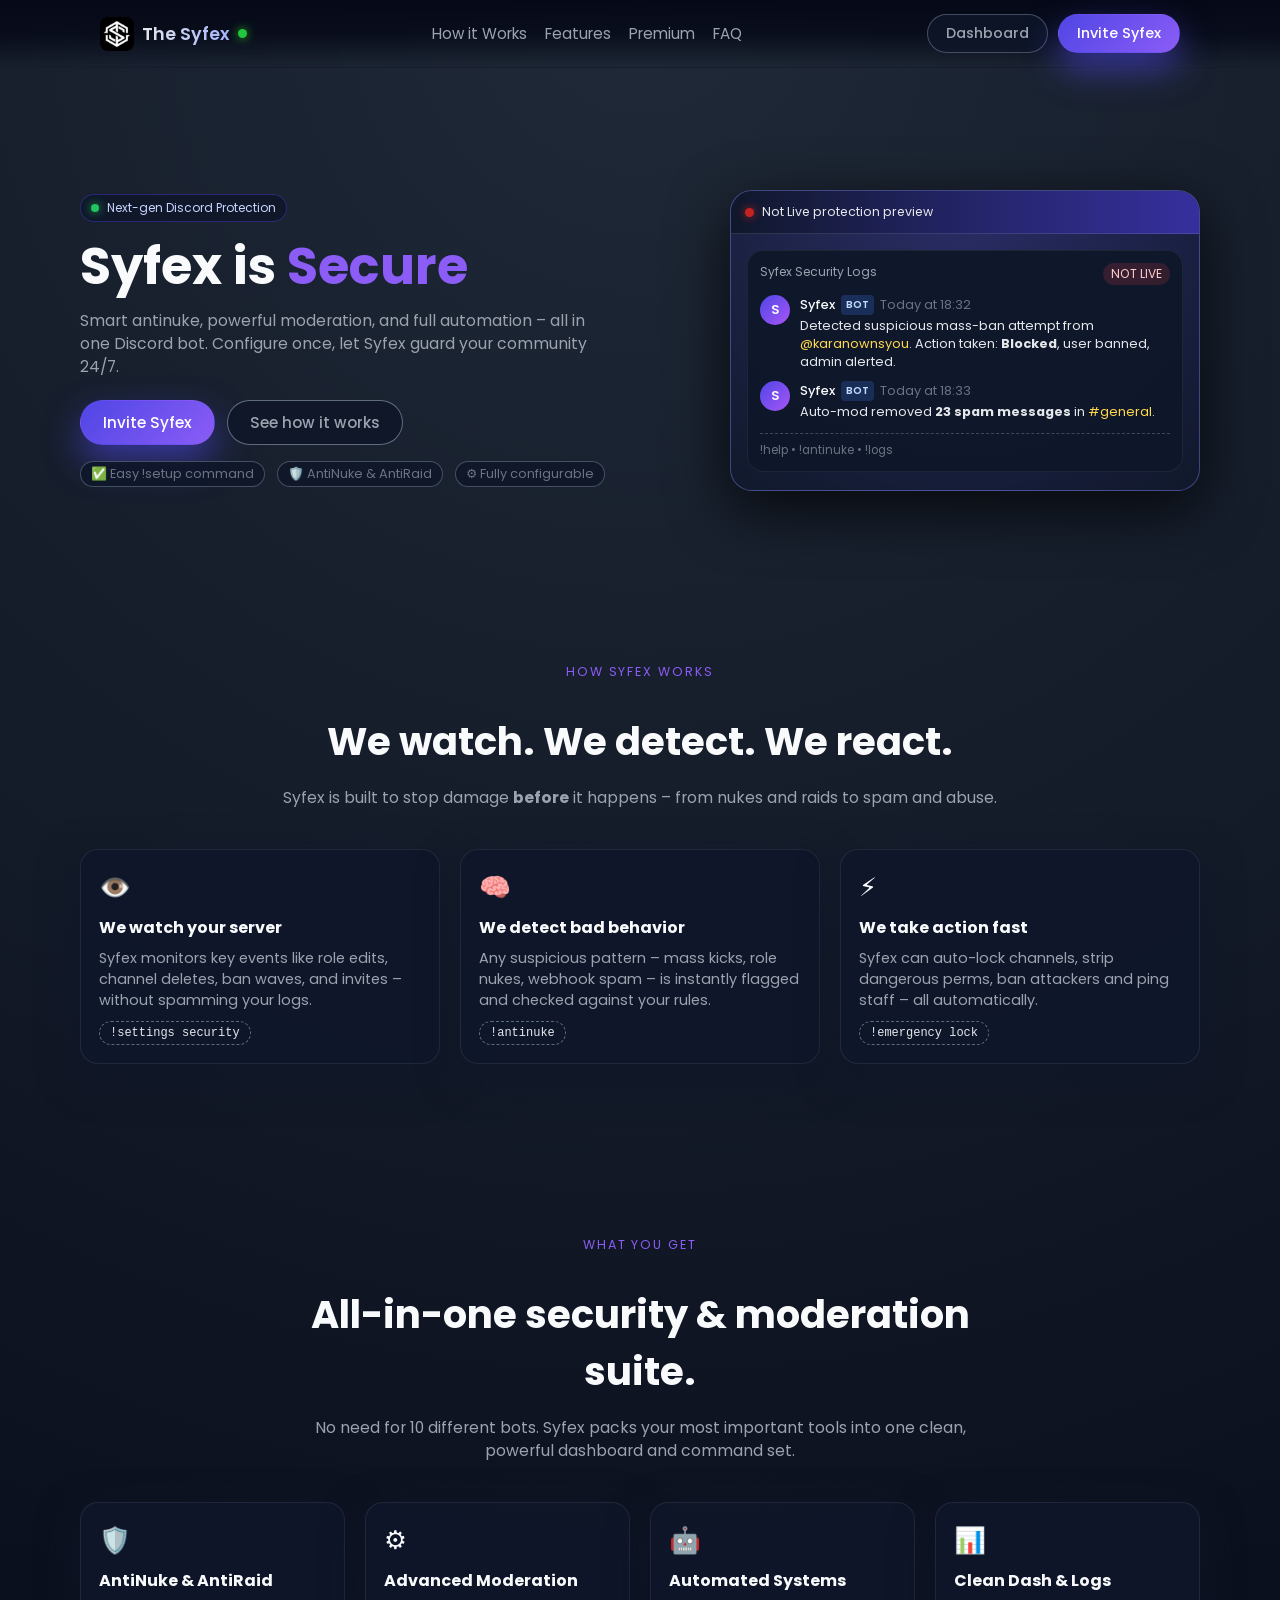
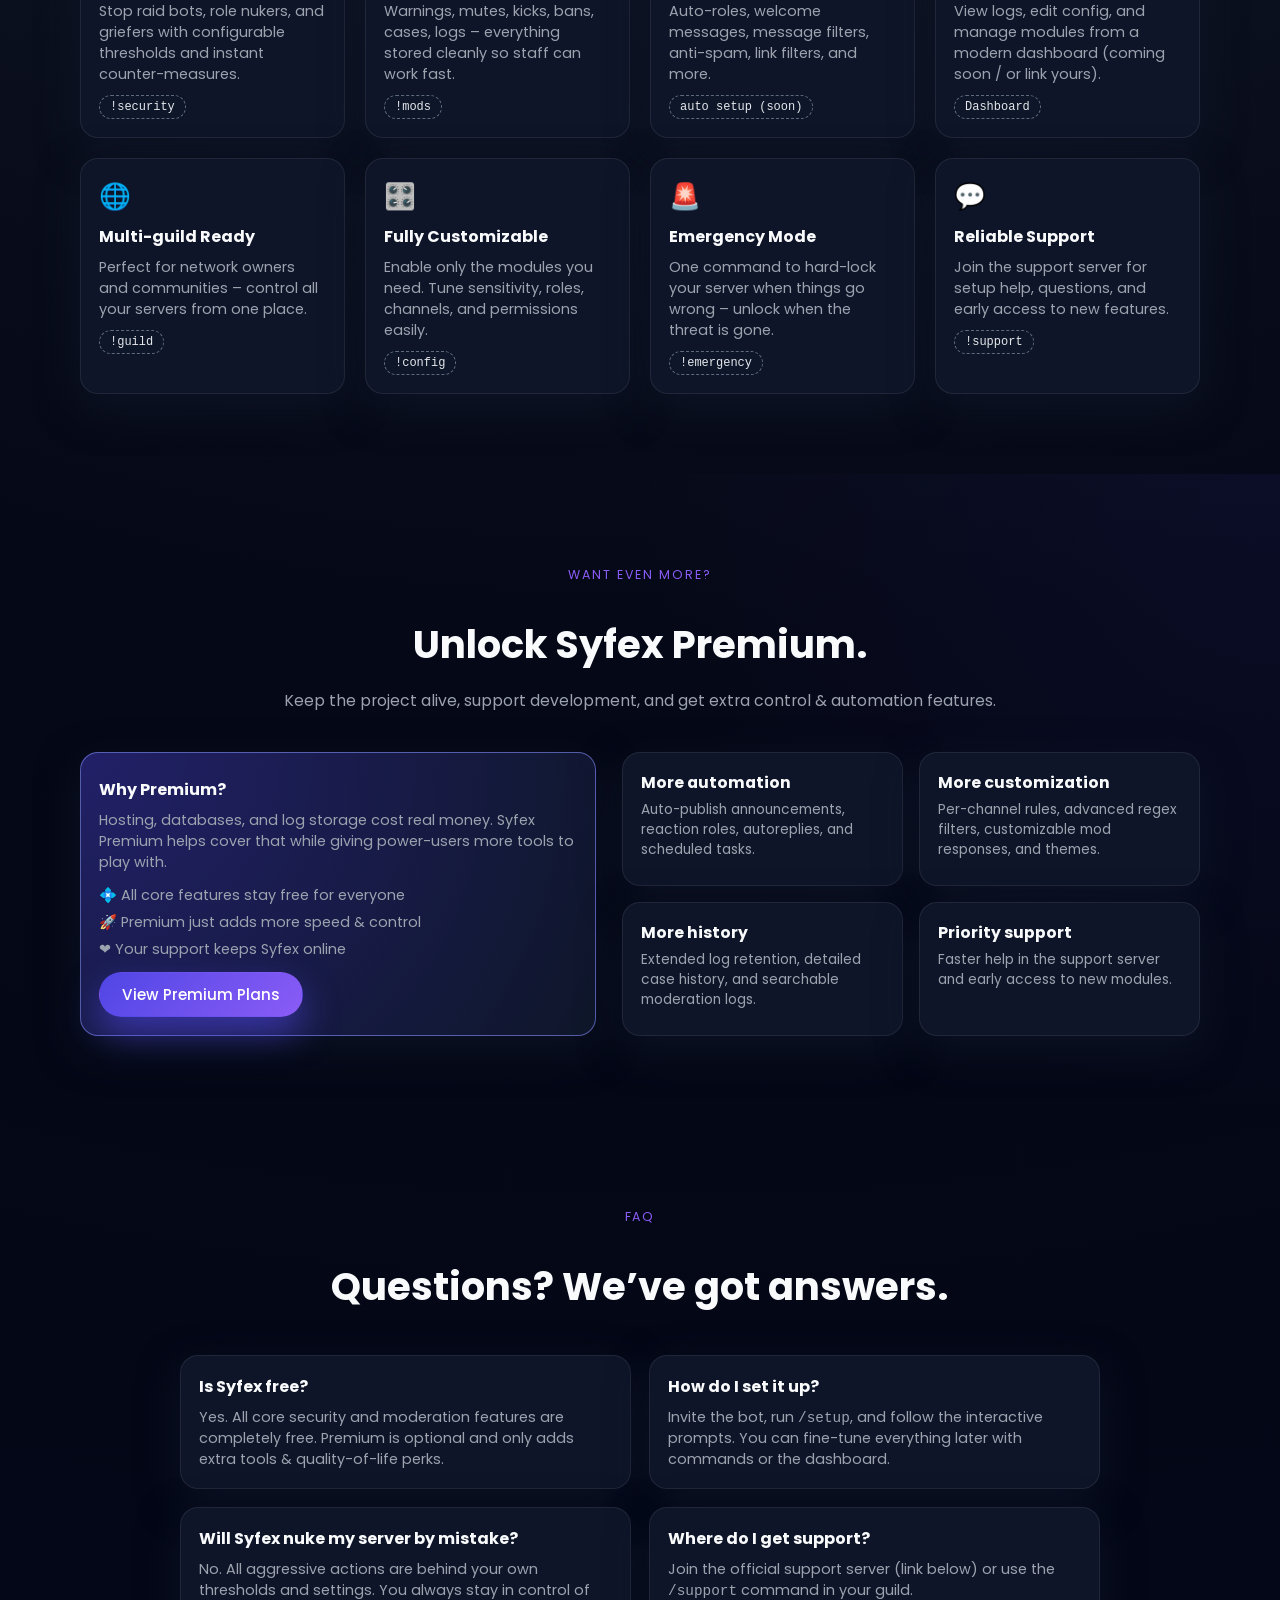
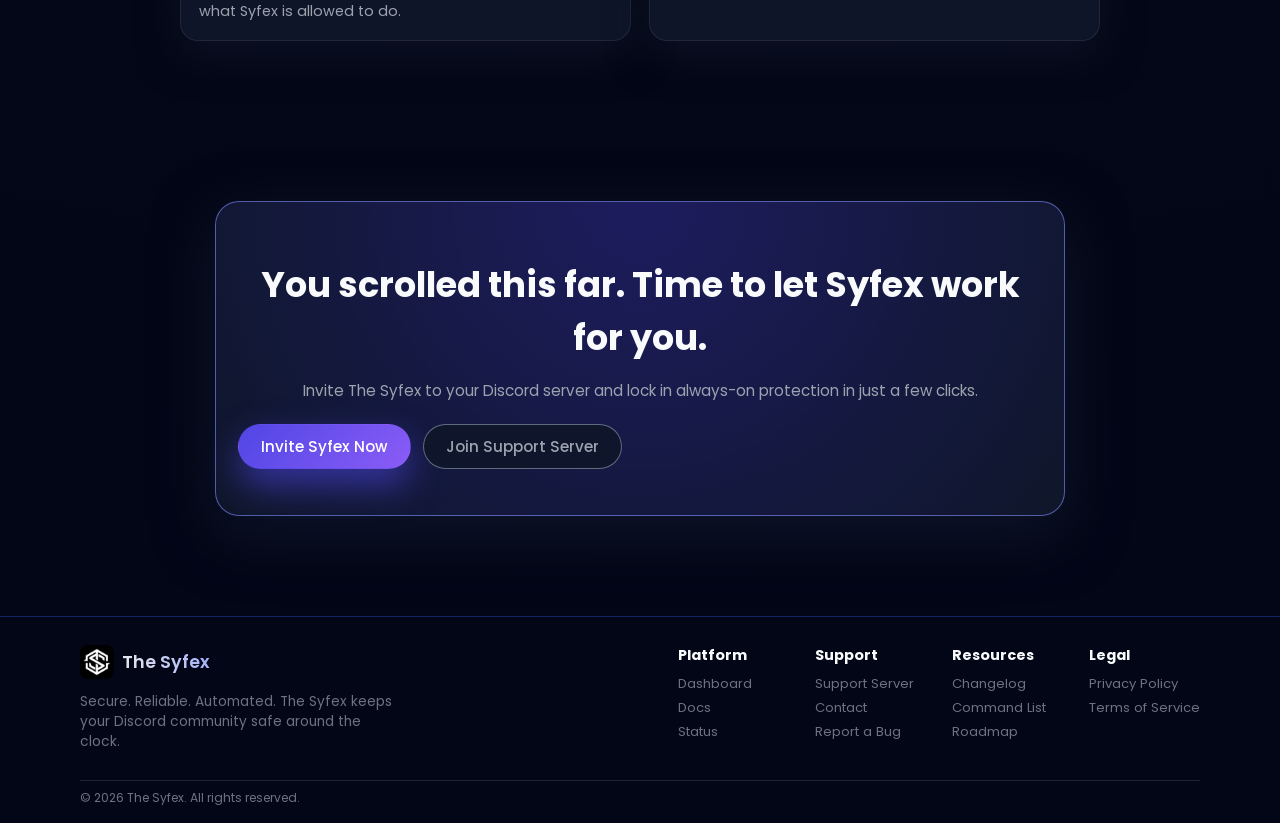
==== index.html @ 9635ca0e "Add files via upload" ====
<!DOCTYPE html>
<html lang="en">
<head>
  <meta charset="UTF-8" />
  <meta name="viewport" content="width=device-width, initial-scale=1.0" />
  <title>The Syfex – Powerful Discord Security & Automation</title>
  <meta name="description" content="The Syfex is a powerful Discord bot for security, antinuke, moderation, and automation. Keep your server safe 24/7 with smart protection.">
  <link rel="stylesheet" href="style.css" />
  <link rel="preconnect" href="https://fonts.googleapis.com">
  <link rel="preconnect" href="https://fonts.gstatic.com" crossorigin>
  <link href="https://fonts.googleapis.com/css2?family=Poppins:wght@300;400;500;600;700&display=swap" rel="stylesheet">
  <link rel="icon" type="image/png" href="syfex-logo.png" />
</head>
<body>
  <!-- Navbar -->
  <header class="nav">
    <div class="nav-inner">
      <div class="logo">
        <!-- Replace with your logo image if you have one -->
        <img src="assets/syfex-logo.png" class="logo-img" alt="Syfex Logo">
        <span class="logo-text">The Syfex</span>
        <span class="status-dot2"></span>
      </div>
      <nav class="nav-links">
        <a href="#how-it-works">How it Works</a>
        <a href="#features">Features</a>
        <a href="#premium">Premium</a>
        <a href="#faq">FAQ</a>
      </nav>
      <div class="nav-actions">
        <a href="dashboard.html" class="btn btn-ghost" target="_blank" rel="noopener">
          Dashboard
        </a>
        <a href="https://discord.com/oauth2/authorize?client_id=1441394561942294550&permissions=8&scope=bot" class="btn btn-primary" target="_blank" rel="noopener">
          Invite Syfex
        </a>
      </div>
      <button class="nav-toggle" id="navToggle" aria-label="Toggle navigation">
        ☰
      </button>
    </div>
  </header>

  <!-- Hero -->
  <main>
    <section class="hero">
      <div class="hero-inner">
        <div class="hero-text">
          <div class="pill">
            <span class="pill-dot"></span>
            <span>Next-gen Discord Protection</span>
          </div>
          <h1>
            Syfex is <span class="animated-text show">Secure</span>
          </h1>
          <p>
            Smart antinuke, powerful moderation, and full automation – all in one Discord bot.
            Configure once, let Syfex guard your community 24/7.
          </p>
          <div class="hero-actions">
            <a href="https://discord.com/api/oauth2/authorize?client_id=YOUR_BOT_ID&permissions=8&scope=bot%20applications.commands" class="btn btn-primary btn-lg" target="_blank" rel="noopener">
              Invite Syfex
            </a>
            <a href="#how-it-works" class="btn btn-outline btn-lg">
              See how it works
            </a>
          </div>
          <div class="hero-meta">
            <span>✅ Easy !setup command</span>
            <span>🛡️ AntiNuke & AntiRaid</span>
            <span>⚙️ Fully configurable</span>
          </div>
        </div>
        <div class="hero-card">
          <div class="hero-card-header">
            <span class="status-dot"></span>
            <span class="status-text">Not Live protection preview</span>
          </div>
          <div class="hero-card-body">
            <div class="fake-discord">
              <div class="fake-discord-header">
                <span class="server-name">Syfex Security Logs</span>
                <span class="server-pill">NOT LIVE</span>
              </div>
              <div class="fake-message">
                <div class="avatar">S</div>
                <div class="message-content">
                  <div class="message-header">
                    <span class="name">Syfex</span>
                    <span class="tag">BOT</span>
                    <span class="time">Today at 18:32</span>
                  </div>
                  <div class="message-text">
                    Detected suspicious mass-ban attempt from <span class="highlight">@karanownsyou</span>.
                    Action taken: <strong>Blocked</strong>, user banned, admin alerted.
                  </div>
                </div>
              </div>
              <div class="fake-message">
                <div class="avatar">S</div>
                <div class="message-content">
                  <div class="message-header">
                    <span class="name">Syfex</span>
                    <span class="tag">BOT</span>
                    <span class="time">Today at 18:33</span>
                  </div>
                  <div class="message-text">
                    Auto-mod removed <strong>23 spam messages</strong> in <span class="highlight">#general</span>.
                  </div>
                </div>
              </div>
              <div class="fake-footer">
                !help • !antinuke • !logs
              </div>
            </div>
          </div>
        </div>
      </div>
    </section>

    <!-- How it works -->
    <section id="how-it-works" class="section">
      <div class="section-header">
        <p class="eyebrow">How Syfex works</p>
        <h2>We watch. We detect. We react.</h2>
        <p class="section-subtitle">
          Syfex is built to stop damage <strong>before</strong> it happens – from nukes and raids
          to spam and abuse.
        </p>
      </div>
      <div class="cards-grid three">
        <article class="card step-card">
          <div class="step-icon">👁️</div>
          <h3>We watch your server</h3>
          <p>
            Syfex monitors key events like role edits, channel deletes, ban waves, and invites –
            without spamming your logs.
          </p>
          <code class="code-pill">!settings security</code>
        </article>
        <article class="card step-card">
          <div class="step-icon">🧠</div>
          <h3>We detect bad behavior</h3>
          <p>
            Any suspicious pattern – mass kicks, role nukes, webhook spam – is instantly flagged
            and checked against your rules.
          </p>
          <code class="code-pill">!antinuke</code>
        </article>
        <article class="card step-card">
          <div class="step-icon">⚡</div>
          <h3>We take action fast</h3>
          <p>
            Syfex can auto-lock channels, strip dangerous perms, ban attackers and ping staff –
            all automatically.
          </p>
          <code class="code-pill">!emergency lock</code>
        </article>
      </div>
    </section>

    <!-- Features -->
    <section id="features" class="section">
      <div class="section-header">
        <p class="eyebrow">What you get</p>
        <h2>All-in-one security & moderation suite.</h2>
        <p class="section-subtitle">
          No need for 10 different bots. Syfex packs your most important tools into one clean,
          powerful dashboard and command set.
        </p>
      </div>
      <div class="cards-grid four">
        <article class="card feature-card">
          <div class="feature-icon">🛡️</div>
          <h3>AntiNuke & AntiRaid</h3>
          <p>
            Stop raid bots, role nukers, and griefers with configurable thresholds and instant
            counter-measures.
          </p>
          <code class="code-pill">!security</code>
        </article>

        <article class="card feature-card">
          <div class="feature-icon">⚙️</div>
          <h3>Advanced Moderation</h3>
          <p>
            Warnings, mutes, kicks, bans, cases, logs – everything stored cleanly so staff can work fast.
          </p>
          <code class="code-pill">!mods</code>
        </article>

        <article class="card feature-card">
          <div class="feature-icon">🤖</div>
          <h3>Automated Systems</h3>
          <p>
            Auto-roles, welcome messages, message filters, anti-spam, link filters, and more.
          </p>
          <code class="code-pill">auto setup (soon)</code>
        </article>

        <article class="card feature-card">
          <div class="feature-icon">📊</div>
          <h3>Clean Dash & Logs</h3>
          <p>
            View logs, edit config, and manage modules from a modern dashboard (coming soon / or link yours).
          </p>
          <code class="code-pill">Dashboard</code>
        </article>

        <article class="card feature-card">
          <div class="feature-icon">🌐</div>
          <h3>Multi-guild Ready</h3>
          <p>
            Perfect for network owners and communities – control all your servers from one place.
          </p>
          <code class="code-pill">!guild</code>
        </article>

        <article class="card feature-card">
          <div class="feature-icon">🎛️</div>
          <h3>Fully Customizable</h3>
          <p>
            Enable only the modules you need. Tune sensitivity, roles, channels, and permissions easily.
          </p>
          <code class="code-pill">!config</code>
        </article>

        <article class="card feature-card">
          <div class="feature-icon">🚨</div>
          <h3>Emergency Mode</h3>
          <p>
            One command to hard-lock your server when things go wrong – unlock when the threat is gone.
          </p>
          <code class="code-pill">!emergency</code>
        </article>

        <article class="card feature-card">
          <div class="feature-icon">💬</div>
          <h3>Reliable Support</h3>
          <p>
            Join the support server for setup help, questions, and early access to new features.
          </p>
          <code class="code-pill">!support</code>
        </article>
      </div>
    </section>

    <!-- Premium -->
    <section id="premium" class="section section-alt">
      <div class="section-header">
        <p class="eyebrow">Want even more?</p>
        <h2>Unlock Syfex Premium.</h2>
        <p class="section-subtitle">
          Keep the project alive, support development, and get extra control & automation features.
        </p>
      </div>
      <div class="premium-grid">
        <div class="card premium-card">
          <h3>Why Premium?</h3>
          <p>
            Hosting, databases, and log storage cost real money. Syfex Premium helps cover that while
            giving power-users more tools to play with.
          </p>
          <ul class="list">
            <li>💠 All core features stay free for everyone</li>
            <li>🚀 Premium just adds more speed & control</li>
            <li>❤️ Your support keeps Syfex online</li>
          </ul>
          <a href="premium.html" class="btn btn-primary btn-lg">View Premium Plans</a>
        </div>
        <div class="premium-features">
          <article class="card premium-item">
            <h4>More automation</h4>
            <p>Auto-publish announcements, reaction roles, autoreplies, and scheduled tasks.</p>
          </article>
          <article class="card premium-item">
            <h4>More customization</h4>
            <p>Per-channel rules, advanced regex filters, customizable mod responses, and themes.</p>
          </article>
          <article class="card premium-item">
            <h4>More history</h4>
            <p>Extended log retention, detailed case history, and searchable moderation logs.</p>
          </article>
          <article class="card premium-item">
            <h4>Priority support</h4>
            <p>Faster help in the support server and early access to new modules.</p>
          </article>
        </div>
      </div>
    </section>

    <!-- FAQ -->
    <section id="faq" class="section">
      <div class="section-header">
        <p class="eyebrow">FAQ</p>
        <h2>Questions? We’ve got answers.</h2>
      </div>
      <div class="faq-grid">
        <article class="card faq-item">
          <h3>Is Syfex free?</h3>
          <p>
            Yes. All core security and moderation features are completely free. Premium is optional
            and only adds extra tools & quality-of-life perks.
          </p>
        </article>
        <article class="card faq-item">
          <h3>How do I set it up?</h3>
          <p>
            Invite the bot, run <code>/setup</code>, and follow the interactive prompts.
            You can fine-tune everything later with commands or the dashboard.
          </p>
        </article>
        <article class="card faq-item">
          <h3>Will Syfex nuke my server by mistake?</h3>
          <p>
            No. All aggressive actions are behind your own thresholds and settings. You always stay in
            control of what Syfex is allowed to do.
          </p>
        </article>
        <article class="card faq-item">
          <h3>Where do I get support?</h3>
          <p>
            Join the official support server (link below) or use the <code>/support</code> command in your guild.
          </p>
        </article>
      </div>
    </section>

    <!-- Final CTA -->
    <section class="section section-cta">
      <div class="cta-card">
        <h2>You scrolled this far. Time to let Syfex work for you.</h2>
        <p>
          Invite The Syfex to your Discord server and lock in always-on protection in just a few clicks.
        </p>
        <div class="hero-actions">
          <a href="https://discord.com/api/oauth2/authorize?client_id=YOUR_BOT_ID&permissions=8&scope=bot%20applications.commands" class="btn btn-primary btn-lg" target="_blank" rel="noopener">
            Invite Syfex Now
          </a>
          <a href="https://discord.gg/YOUR_SUPPORT_SERVER" class="btn btn-outline btn-lg" target="_blank" rel="noopener">
            Join Support Server
          </a>
        </div>
      </div>
    </section>
  </main>

  <!-- Footer -->
  <footer class="footer">
    <div class="footer-inner">
      <div class="footer-brand">
        <div class="logo">
          <img src="assets/syfex-logo.png" class="logo-img" alt="Syfex Logo">
          <span class="logo-text">The Syfex</span>
        </div>
        <p class="footer-text">
          Secure. Reliable. Automated. The Syfex keeps your Discord community safe around the clock.
        </p>
      </div>
      <div class="footer-columns">
        <div class="footer-col">
          <h4>Platform</h4>
          <a href="#">Dashboard</a>
          <a href="#">Docs</a>
          <a href="#">Status</a>
        </div>
        <div class="footer-col">
          <h4>Support</h4>
          <a href="https://discord.gg/YOUR_SUPPORT_SERVER" target="_blank" rel="noopener">Support Server</a>
          <a href="#">Contact</a>
          <a href="#">Report a Bug</a>
        </div>
        <div class="footer-col">
          <h4>Resources</h4>
          <a href="#">Changelog</a>
          <a href="#">Command List</a>
          <a href="#">Roadmap</a>
        </div>
        <div class="footer-col">
          <h4>Legal</h4>
          <a href="#">Privacy Policy</a>
          <a href="#">Terms of Service</a>
        </div>
      </div>
    </div>
    <div class="footer-bottom">
      <span>© <span id="year"></span> The Syfex. All rights reserved.</span>
    </div>
  </footer>

  <script src="script.js"></script>
</body>
</html>
---- style.css ----
:root {
  --bg: #050816;
  --bg-alt: #070b1e;
  --surface: #0b1020;
  --surface-soft: #10162a;
  --border-subtle: rgba(255, 255, 255, 0.08);
  --accent: #4f46e5;
  --accent-soft: rgba(79, 70, 229, 0.1);
  --accent-bright: #8b5cf6;
  --text: #f9fafb;
  --text-soft: #9ca3af;
  --text-softer: #6b7280;
  --danger: #f97373;
  --radius-lg: 18px;
  --radius-xl: 22px;
  --shadow-soft: 0 18px 60px rgba(0, 0, 0, 0.75);
  --transition-fast: 180ms ease-out;
}

*,
*::before,
*::after {
  box-sizing: border-box;
}

html, body {
  margin: 0;
  padding: 0;
  min-height: 100%;
  scroll-behavior: smooth;
}

body {
  font-family: 'Poppins', system-ui, -apple-system, BlinkMacSystemFont, 'Segoe UI', sans-serif;
  background: radial-gradient(circle at top, #1f2937 0, #050816 55%, #020617 100%);
  color: var(--text);
}

/* Scrollbar */
body::-webkit-scrollbar {
  width: 8px;
}
body::-webkit-scrollbar-track {
  background: transparent;
}
body::-webkit-scrollbar-thumb {
  background: rgba(148, 163, 184, 0.4);
  border-radius: 999px;
}

/* Layout helpers */
main {
  padding-top: 80px;
}

.section {
  padding: 80px 20px;
}

.section-alt {
  background: radial-gradient(circle at top right, rgba(79, 70, 229, 0.08), transparent 45%);
}

.section-cta {
  padding-bottom: 100px;
}

.section-header {
  max-width: 720px;
  margin: 0 auto 40px auto;
  text-align: center;
}

.section-header h2 {
  font-size: clamp(2rem, 3vw, 2.4rem);
  margin-bottom: 12px;
}

.section-subtitle {
  color: var(--text-soft);
  font-size: 0.98rem;
}

.eyebrow {
  text-transform: uppercase;
  letter-spacing: 0.16em;
  font-size: 0.78rem;
  color: var(--accent-bright);
  margin-bottom: 8px;
}

/* Navbar */
.nav {
  position: fixed;
  top: 0;
  width: 100%;
  z-index: 50;
  backdrop-filter: blur(16px);
  background: linear-gradient(to bottom, rgba(5, 8, 22, 0.96), rgba(5, 8, 22, 0.80), transparent);
  border-bottom: 1px solid rgba(148, 163, 184, 0.12);
}

.nav-inner {
  max-width: 1120px;
  margin: 0 auto;
  padding: 14px 20px;
  display: flex;
  align-items: center;
  justify-content: space-between;
  gap: 16px;
}

.logo {
  display: flex;
  align-items: center;
  gap: 8px;
  font-weight: 600;
  font-size: 1.1rem;
}

.logo-icon {
  width: 30px;
  height: 30px;
  border-radius: 12px;
  display: inline-flex;
  align-items: center;
  justify-content: center;
  background: radial-gradient(circle at 20% 0%, #facc15 0, #f97316 45%, #4f46e5 100%);
  box-shadow: 0 0 18px rgba(250, 204, 21, 0.7);
}

.logo-text {
  background: linear-gradient(to right, #e5e7eb, #a5b4fc);
  -webkit-background-clip: text;
  color: transparent;
}

.nav-links {
  display: flex;
  align-items: center;
  gap: 18px;
  font-size: 0.95rem;
}

.nav-links a {
  color: var(--text-soft);
  text-decoration: none;
  transition: color var(--transition-fast);
}

.nav-links a:hover {
  color: var(--text);
}

.nav-actions {
  display: flex;
  align-items: center;
  gap: 10px;
}

.nav-toggle {
  display: none;
  border: none;
  background: transparent;
  color: var(--text);
  font-size: 1.25rem;
  cursor: pointer;
}

/* Buttons */
.btn {
  display: inline-flex;
  align-items: center;
  justify-content: center;
  padding: 8px 18px;
  border-radius: 999px;
  font-size: 0.9rem;
  font-weight: 500;
  border: 1px solid transparent;
  text-decoration: none;
  cursor: pointer;
  transition: all var(--transition-fast);
  white-space: nowrap;
}

.btn-ghost {
  background: rgba(15, 23, 42, 0.85);
  border-color: rgba(148, 163, 184, 0.4);
  color: var(--text-soft);
}

.btn-ghost:hover {
  background: rgba(15, 23, 42, 1);
  border-color: rgba(255, 255, 255, 0.4);
  color: var(--text);
}

.btn-primary {
  background: linear-gradient(135deg, #4f46e5, #8b5cf6);
  color: white;
  box-shadow: 0 16px 35px rgba(79, 70, 229, 0.6);
}

.btn-primary:hover {
  transform: translateY(-1px);
  box-shadow: 0 18px 40px rgba(79, 70, 229, 0.75);
}

.btn-outline {
  border-color: rgba(148, 163, 184, 0.6);
  background: rgba(15, 23, 42, 0.9);
  color: var(--text-soft);
}

.btn-outline:hover {
  border-color: rgba(248, 250, 252, 0.9);
  color: var(--text);
}

.btn-lg {
  padding: 10px 22px;
  font-size: 0.95rem;
}

/* Hero */
.hero {
  padding: 110px 20px 80px;
}

.hero-inner {
  max-width: 1120px;
  margin: 0 auto;
  display: grid;
  grid-template-columns: minmax(0, 1.3fr) minmax(0, 1fr);
  gap: 40px;
  align-items: center;
}

.hero-text h1 {
  font-size: clamp(2.4rem, 4vw, 3.2rem);
  line-height: 1.1;
  margin: 16px 0 12px;
}

.hero-text p {
  color: var(--text-soft);
  max-width: 520px;
  font-size: 0.98rem;
}

.pill {
  display: inline-flex;
  align-items: center;
  gap: 8px;
  padding: 4px 10px;
  border-radius: 999px;
  background: rgba(15, 23, 42, 0.9);
  border: 1px solid rgba(79, 70, 229, 0.4);
  font-size: 0.75rem;
  color: #c7d2fe;
}

.pill-dot {
  width: 8px;
  height: 8px;
  border-radius: 999px;
  background: #22c55e;
  box-shadow: 0 0 10px rgba(34, 197, 94, 0.9);
}

.hero-actions {
  display: flex;
  flex-wrap: wrap;
  gap: 12px;
  margin: 22px 0 16px;
}

.hero-meta {
  display: flex;
  flex-wrap: wrap;
  gap: 12px;
  font-size: 0.8rem;
  color: var(--text-softer);
}

.hero-meta span {
  padding: 3px 10px;
  border-radius: 999px;
  background: rgba(15, 23, 42, 0.9);
  border: 1px solid rgba(148, 163, 184, 0.4);
}

/* Hero card preview */
.hero-card {
  border-radius: var(--radius-xl);
  background: radial-gradient(circle at top, rgba(79, 70, 229, 0.3), rgba(15, 23, 42, 0.8));
  border: 1px solid rgba(129, 140, 248, 0.4);
  box-shadow: var(--shadow-soft);
  overflow: hidden;
}

.hero-card-header {
  padding: 12px 14px;
  display: flex;
  align-items: center;
  gap: 8px;
  border-bottom: 1px solid rgba(148, 163, 184, 0.2);
  background: linear-gradient(to right, rgba(15, 23, 42, 0.95), rgba(55, 48, 163, 0.95));
  font-size: 0.78rem;
  color: #e5e7eb;
}

.status-dot {
  width: 9px;
  height: 9px;
  border-radius: 999px;
  background: #c52222;
  box-shadow: 0 0 10px rgba(197, 34, 34, 0.9);
}

.status-dot2 {
  width: 9px;
  height: 9px;
  border-radius: 999px;
  background: #22c53b;
  box-shadow: 0 0 10px rgba(42, 197, 34, 0.9);
}

.hero-card-body {
  padding: 16px 16px 18px;
}

/* Fake Discord preview */
.fake-discord {
  background: rgba(15, 23, 42, 0.96);
  border-radius: 16px;
  border: 1px solid rgba(31, 41, 55, 0.9);
  padding: 12px;
}

.fake-discord-header {
  display: flex;
  justify-content: space-between;
  margin-bottom: 10px;
  font-size: 0.76rem;
  color: var(--text-soft);
}

.server-pill {
  padding: 2px 8px;
  border-radius: 999px;
  background: rgba(239, 68, 68, 0.16);
  color: #fecaca;
}

.fake-message {
  display: flex;
  gap: 10px;
  margin-top: 10px;
}

.avatar {
  width: 30px;
  height: 30px;
  border-radius: 999px;
  background: linear-gradient(135deg, #4f46e5, #a855f7);
  display: flex;
  align-items: center;
  justify-content: center;
  font-size: 0.8rem;
  font-weight: 600;
}

.message-content {
  flex: 1;
}

.message-header {
  font-size: 0.8rem;
  display: flex;
  align-items: center;
  gap: 6px;
}

.name {
  font-weight: 500;
}

.tag {
  font-size: 0.65rem;
  font-weight: 600;
  padding: 2px 5px;
  border-radius: 4px;
  background: rgba(59, 130, 246, 0.22);
  color: #bfdbfe;
}

.time {
  color: var(--text-softer);
}

.message-text {
  margin-top: 2px;
  font-size: 0.8rem;
  color: #e5e7eb;
}

.highlight {
  color: #93c5fd;
}

.fake-footer {
  margin-top: 12px;
  font-size: 0.72rem;
  color: var(--text-softer);
  border-top: 1px dashed rgba(75, 85, 99, 0.8);
  padding-top: 8px;
}

/* Cards */
.cards-grid {
  max-width: 1120px;
  margin: 0 auto;
  display: grid;
  gap: 20px;
}

.cards-grid.three {
  grid-template-columns: repeat(3, minmax(0, 1fr));
}

.cards-grid.four {
  grid-template-columns: repeat(4, minmax(0, 1fr));
}

.card {
  background: rgba(15, 23, 42, 0.95);
  border-radius: var(--radius-lg);
  padding: 18px 18px 18px;
  border: 1px solid var(--border-subtle);
  box-shadow: 0 14px 40px rgba(15, 23, 42, 0.7);
  font-size: 0.9rem;
  transition: transform var(--transition-fast), box-shadow var(--transition-fast), border-color var(--transition-fast), background var(--transition-fast);
}

.card:hover {
  transform: translateY(-4px);
  border-color: rgba(129, 140, 248, 0.7);
  box-shadow: 0 18px 50px rgba(15, 23, 42, 0.95);
  background: radial-gradient(circle at top, rgba(79, 70, 229, 0.14), rgba(15, 23, 42, 0.96));
}

.card h3 {
  margin: 6px 0 8px;
  font-size: 1rem;
}

.card p {
  margin: 0;
  color: var(--text-soft);
}

.step-card .step-icon,
.feature-card .feature-icon {
  font-size: 1.6rem;
  margin-bottom: 8px;
}

.code-pill {
  display: inline-block;
  margin-top: 10px;
  padding: 4px 10px;
  border-radius: 999px;
  background: rgba(15, 23, 42, 0.96);
  border: 1px dashed rgba(148, 163, 184, 0.6);
  color: #e5e7eb;
  font-size: 0.75rem;
}

/* Premium */
.premium-grid {
  max-width: 1120px;
  margin: 0 auto;
  display: grid;
  grid-template-columns: minmax(0, 1.25fr) minmax(0, 1.4fr);
  gap: 26px;
}

.premium-card {
  background: radial-gradient(circle at top left, rgba(79, 70, 229, 0.4), rgba(15, 23, 42, 0.98));
  border: 1px solid rgba(129, 140, 248, 0.6);
}

.premium-card p {
  margin-bottom: 12px;
}

.list {
  list-style: none;
  padding: 0;
  margin: 0 0 12px;
  font-size: 0.9rem;
  color: var(--text-soft);
}

.list li {
  margin-bottom: 6px;
}

.premium-features {
  display: grid;
  grid-template-columns: repeat(2, minmax(0, 1fr));
  gap: 16px;
}

.premium-item h4 {
  margin: 0 0 6px;
  font-size: 0.98rem;
}

.premium-item p {
  margin: 0;
  font-size: 0.86rem;
  color: var(--text-soft);
}

/* FAQ */
.faq-grid {
  max-width: 920px;
  margin: 0 auto;
  display: grid;
  grid-template-columns: repeat(2, minmax(0, 1fr));
  gap: 18px;
}

.faq-item h3 {
  margin-top: 0;
  font-size: 1rem;
}

.faq-item p {
  font-size: 0.9rem;
}

/* CTA */
.section-cta .cta-card {
  max-width: 850px;
  margin: 0 auto;
  text-align: center;
  padding: 26px 22px 30px;
  border-radius: 24px;
  border: 1px solid rgba(129, 140, 248, 0.6);
  background: radial-gradient(circle at top, rgba(79, 70, 229, 0.35), rgba(15, 23, 42, 0.98));
  box-shadow: 0 18px 60px rgba(15, 23, 42, 0.9);
}

.section-cta h2 {
  font-size: clamp(1.8rem, 3vw, 2.2rem);
  margin-bottom: 10px;
}

.section-cta p {
  color: var(--text-soft);
  font-size: 0.95rem;
}

/* Footer */
.footer {
  border-top: 1px solid rgba(30, 64, 175, 0.5);
  background: linear-gradient(to top, #020617, #020617, #020617);
  padding: 28px 20px 16px;
}

.footer-inner {
  max-width: 1120px;
  margin: 0 auto 14px;
  display: flex;
  flex-wrap: wrap;
  gap: 32px;
  justify-content: space-between;
}

.footer-brand {
  max-width: 320px;
}

.footer-text {
  color: var(--text-softer);
  font-size: 0.86rem;
}

.footer-columns {
  display: grid;
  grid-template-columns: repeat(4, minmax(0, 1fr));
  gap: 26px;
  min-width: 420px;
}

.footer-col h4 {
  font-size: 0.9rem;
  margin: 0 0 8px;
}

.footer-col a {
  display: block;
  font-size: 0.82rem;
  color: var(--text-softer);
  text-decoration: none;
  margin-bottom: 4px;
  transition: color var(--transition-fast);
}

.footer-col a:hover {
  color: var(--text);
}

.footer-bottom {
  max-width: 1120px;
  margin: 0 auto;
  font-size: 0.76rem;
  color: var(--text-softer);
  border-top: 1px solid rgba(31, 41, 55, 0.9);
  padding-top: 8px;
}

/* Responsive */
@media (max-width: 960px) {
  .hero-inner {
    grid-template-columns: 1fr;
  }

  .hero-card {
    order: -1;
  }

  .cards-grid.three {
    grid-template-columns: repeat(2, minmax(0, 1fr));
  }

  .cards-grid.four {
    grid-template-columns: repeat(2, minmax(0, 1fr));
  }

  .premium-grid {
    grid-template-columns: 1fr;
  }

  .footer-columns {
    grid-template-columns: repeat(2, minmax(0, 1fr));
    min-width: 0;
  }
}

@media (max-width: 720px) {
  .nav-inner {
    padding-inline: 14px;
  }

  .nav-links {
    position: absolute;
    top: 56px;
    left: 0;
    right: 0;
    background: rgba(5, 8, 22, 0.98);
    flex-direction: column;
    gap: 10px;
    padding: 10px 16px 14px;
    border-bottom: 1px solid rgba(31, 41, 55, 0.9);
    display: none;
  }

  .nav-links.open {
    display: flex;
  }

  .nav-actions {
    display: none;
  }

  .nav-toggle {
    display: block;
  }

  .hero {
    padding-top: 96px;
  }

  .cards-grid.three,
  .cards-grid.four {
    grid-template-columns: 1fr;
  }

  .premium-features {
    grid-template-columns: 1fr;
  }

  .faq-grid {
    grid-template-columns: 1fr;
  }

  .footer-inner {
    flex-direction: column;
  }

  .footer-columns {
    grid-template-columns: repeat(2, minmax(0, 1fr));
  }

  .section {
    padding-inline: 16px;
  }
}

@media (max-width: 480px) {
  .footer-columns {
    grid-template-columns: 1fr 1fr;
  }
}
.animated-text {
  color: #8b5cf6; /* gold kar sakte hai later */
  font-weight: 700;
  transition: opacity .4s, transform .4s;
  opacity: 0;
  transform: translateY(10px);
}

.animated-text.show {
  opacity: 1;
  transform: translateY(0px);
}
.logo-img {
  width: 34px;
  height: 34px;
  border-radius: 8px; /* remove if logo is geometric */
  object-fit: cover;  /* keeps aspect clean */
}

/* Remove glowing circle from old icon */
.logo-icon{ display:none; }

/* -------- Premium Page Style -------- */
.premium-coming{
  height: 100vh;
  background: radial-gradient(circle at top,#20233b,#0b0e19,#000);
  display:flex;
  justify-content:center;
  align-items:center;
  padding:20px;
  text-align:center;
}

.premium-box{
  background: rgba(15,20,40,0.85);
  border:1px solid rgba(129,140,248,0.4);
  border-radius:20px;
  padding:50px 40px;
  max-width:600px;
  box-shadow:0 0 60px rgba(79,70,229,0.35);
}

.premium-box h1{
  font-size:2.3rem;
  margin-bottom:12px;
  background:linear-gradient(90deg,#8b5cf6,#4f46e5);
  -webkit-background-clip:text;
  color:transparent;
}

.premium-box p{
  color:#bfbff5;
  margin-bottom:25px;
  font-size:1rem;
}

.coming-text{
  font-size:1.3rem;
  margin-bottom:30px;
  font-weight:600;
  color:#e6e7ff;
}

.highlight{
  color:#ffd84d;
  animation: blink 1.4s infinite alternate;
}

@keyframes blink{
  0%{opacity:.5;}
  100%{opacity:1;}
}

.notify-btn{
  background:linear-gradient(135deg,#4f46e5,#8b5cf6);
  border:none;
  padding:12px 28px;
  font-size:1rem;
  border-radius:999px;
  color:#fff;
  cursor:pointer;
  transition:.3s;
}

.notify-btn:hover{
  transform:scale(1.05);
  box-shadow:0 0 20px rgba(139,92,246,0.65);
}
/* ===== Dashboard Coming Soon Page ===== */
.dashboard-coming{
  height:100vh;
  display:flex;
  justify-content:center;
  align-items:center;
  text-align:center;
  padding:20px;
  background:radial-gradient(circle at top,#20233b,#090c19,#000);
}

.dash-box{
  background:rgba(15,20,40,.85);
  border:1px solid rgba(129,140,248,.4);
  border-radius:22px;
  padding:50px 40px;
  max-width:650px;
  width:90%;
  box-shadow:0 0 60px rgba(79,70,229,.35);
}

.dash-title{
  display:flex;
  align-items:center;
  justify-content:center;
  gap:14px;
  background:linear-gradient(90deg,#8b5cf6,#4f46e5);
  -webkit-background-clip:text;
  color:transparent;
  font-size:2.3rem;
  font-weight:700;
  margin-bottom:12px;
}

.dash-logo{
  width:48px;
  height:48px;
  object-fit:contain;
  filter:drop-shadow(0 0 12px rgba(139,92,246,.6));
  border-radius:10px; /* remove if sharp look needed */
}

.dashboard-coming p{
  color:#c8ccff;
  margin-bottom:25px;
  font-size:1rem;
}

.dash-highlight{
  color:#ffd84d;
  animation:blink 1.4s infinite alternate;
}
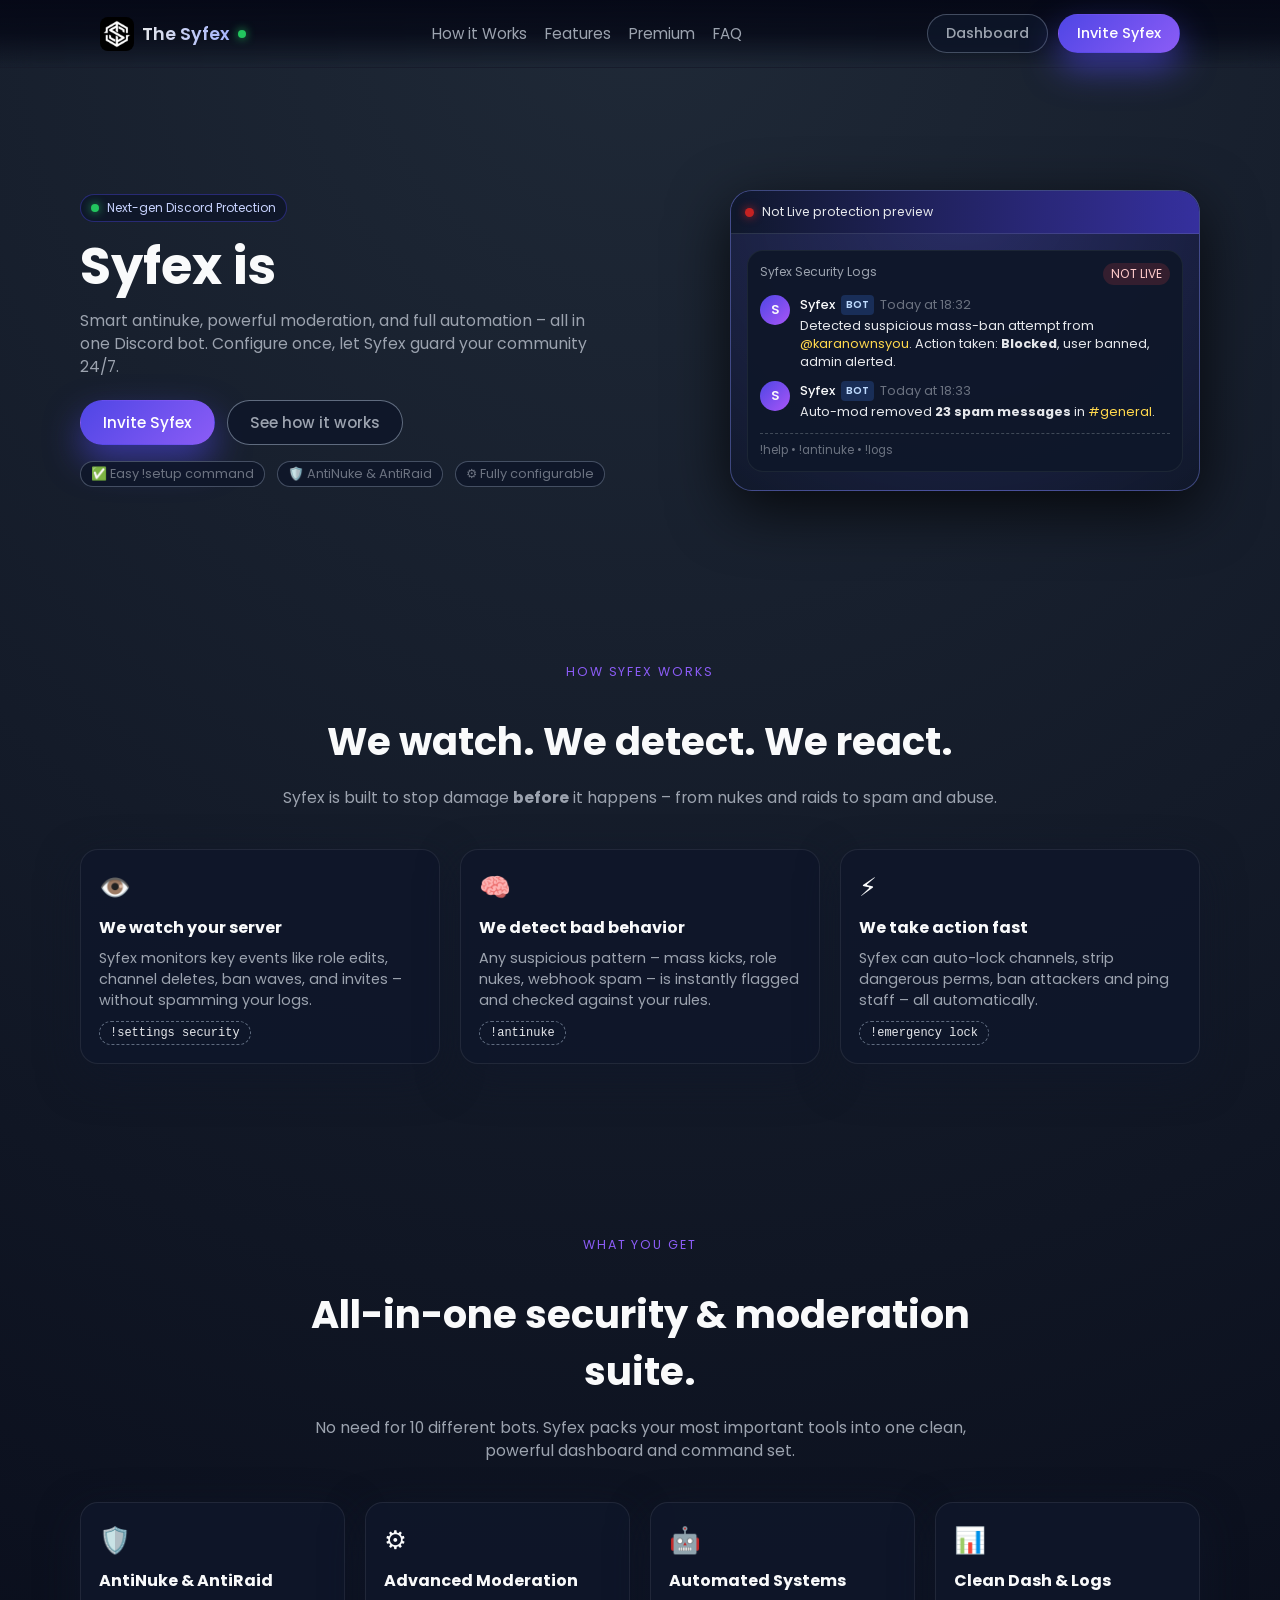
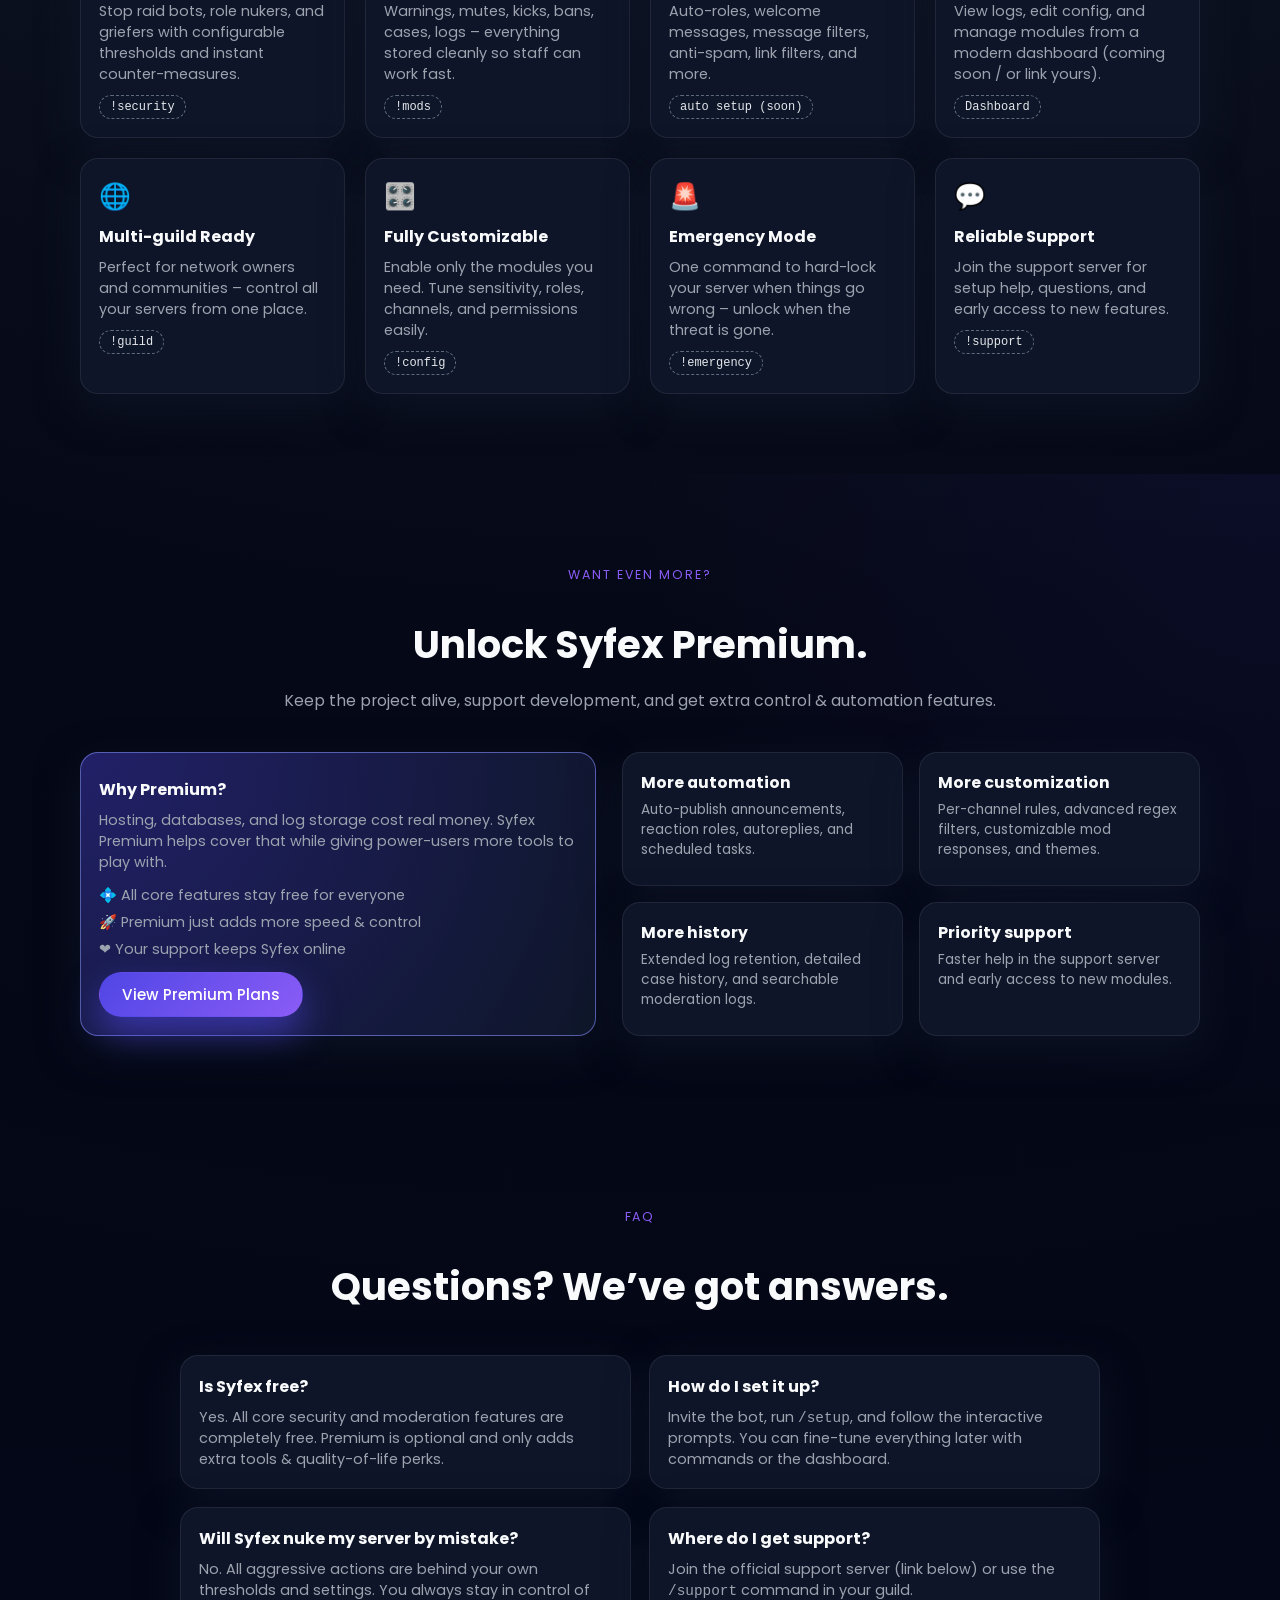
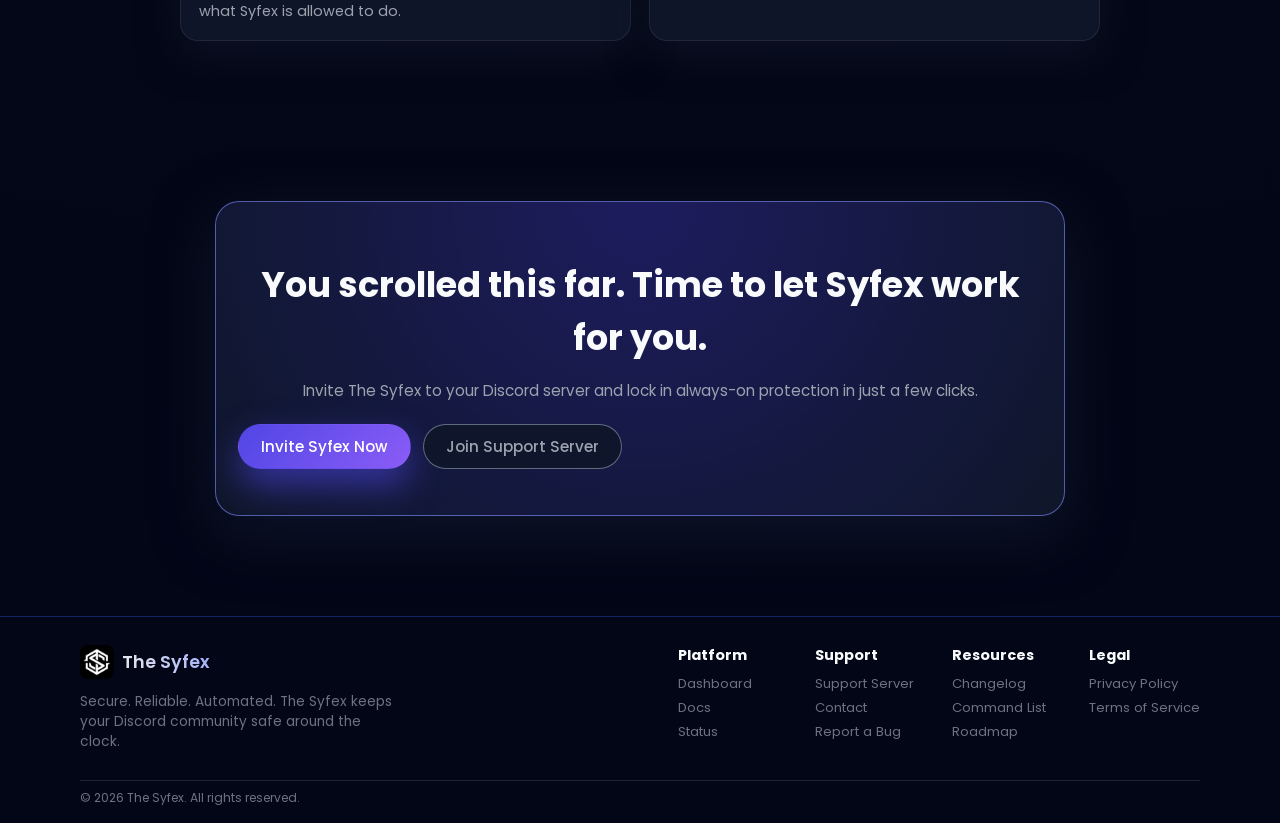
==== commit 0ec6893d: "Fix HTML formatting and structure" ====
--- a/index.html
+++ b/index.html
@@ -19,7 +19,7 @@
         <!-- Replace with your logo image if you have one -->
         <img src="assets/syfex-logo.png" class="logo-img" alt="Syfex Logo">
         <span class="logo-text">The Syfex</span>
-        <span class="status-dot2"></span>
+        <span class="pill-dot"></span>
       </div>
       <nav class="nav-links">
         <a href="#how-it-works">How it Works</a>
@@ -391,3 +391,4 @@
   <script src="script.js"></script>
 </body>
 </html>
+
